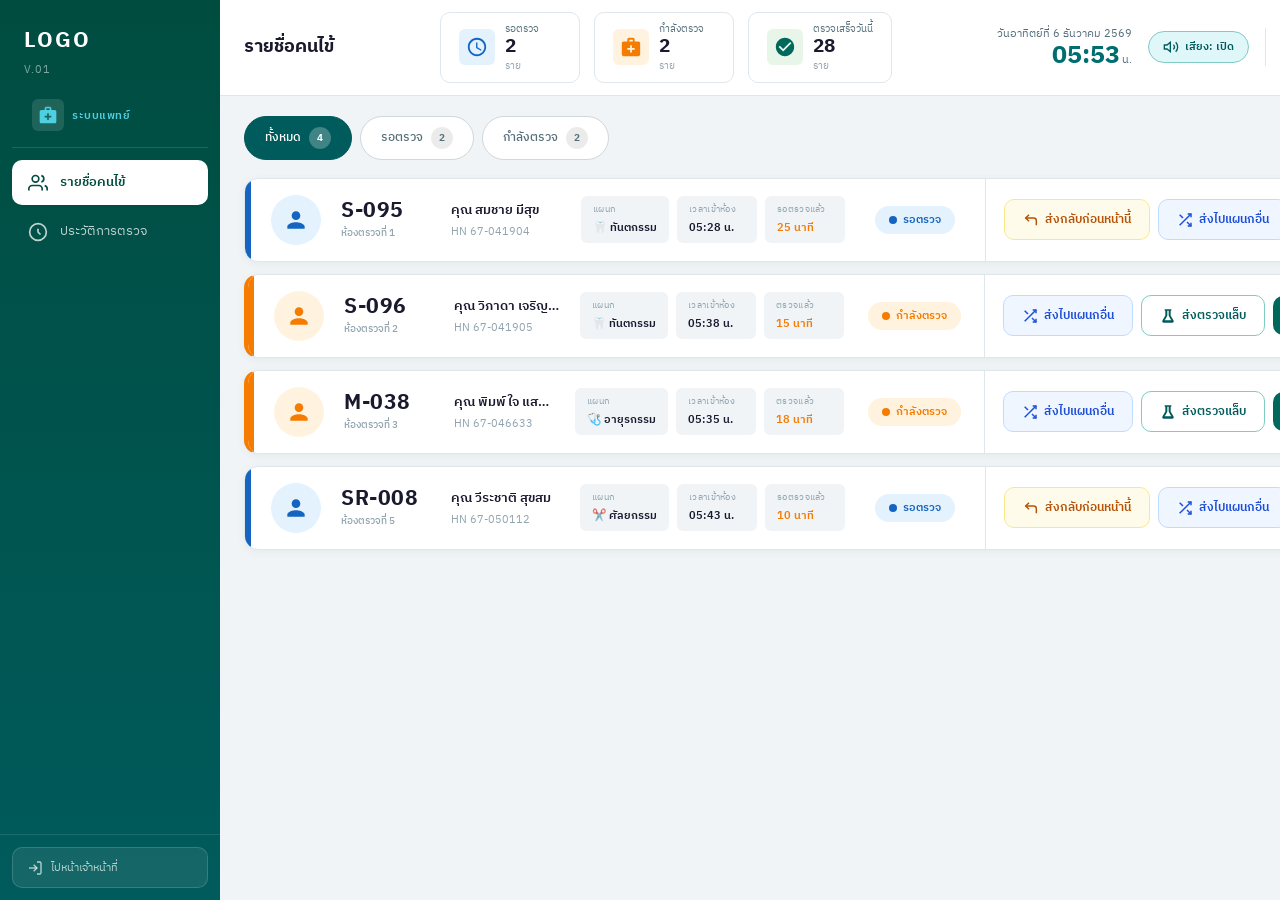
==== doctor.html @ bcfe9775 "Initial commit" ====
<!DOCTYPE html>
<html lang="th">
<head>
    <meta charset="UTF-8">
    <meta name="viewport" content="width=1920, initial-scale=1.0">
    <meta name="description" content="ระบบห้องตรวจสำหรับแพทย์ - Doctor Examination Room">
    <title>ระบบห้องตรวจ | แพทย์ผู้ตรวจ</title>
    <link rel="preconnect" href="https://fonts.googleapis.com">
    <link rel="preconnect" href="https://fonts.gstatic.com" crossorigin>
    <link href="https://fonts.googleapis.com/css2?family=IBM+Plex+Sans+Thai:wght@300;400;500;600;700&display=swap" rel="stylesheet">
    <link rel="stylesheet" href="doctor.css">
</head>
<body>
    <div class="app-layout">
        <!-- ======== SIDEBAR ======== -->
        <aside class="sidebar" id="sidebar">
            <div class="sidebar-logo">
                <span class="logo-text">LOGO</span>
                <span class="logo-version">V.01</span>
            </div>
            <div class="sidebar-role">
                <div class="role-icon">
                    <svg viewBox="0 0 24 24" fill="currentColor" width="20" height="20"><path d="M20 6h-4V4c0-1.1-.9-2-2-2h-4c-1.1 0-2 .9-2 2v2H4c-1.1 0-2 .9-2 2v12c0 1.1.9 2 2 2h16c1.1 0 2-.9 2-2V8c0-1.1-.9-2-2-2zM10 4h4v2h-4V4zm6 11h-3v3h-2v-3H8v-2h3v-3h2v3h3v2z"/></svg>
                </div>
                <span class="role-label">ระบบแพทย์</span>
            </div>
            <nav class="sidebar-nav">
                <a href="#" class="nav-item active" data-page="patients" id="nav-patients">
                    <svg class="nav-icon" viewBox="0 0 24 24" fill="none" stroke="currentColor" stroke-width="2"><path d="M17 21v-2a4 4 0 00-4-4H5a4 4 0 00-4 4v2"/><circle cx="9" cy="7" r="4"/><path d="M23 21v-2a4 4 0 00-3-3.87"/><path d="M16 3.13a4 4 0 010 7.75"/></svg>
                    <span>รายชื่อคนไข้</span>
                </a>
                <a href="#" class="nav-item" data-page="history" id="nav-history">
                    <svg class="nav-icon" viewBox="0 0 24 24" fill="none" stroke="currentColor" stroke-width="2"><path d="M12 8v4l3 3"/><circle cx="12" cy="12" r="10"/></svg>
                    <span>ประวัติการตรวจ</span>
                </a>
            </nav>
            <div class="sidebar-bottom">
                <a href="index.html" class="btn-switch-role" title="กลับหน้าเจ้าหน้าที่">
                    <svg viewBox="0 0 24 24" fill="none" stroke="currentColor" stroke-width="2" width="16" height="16"><path d="M15 3h4a2 2 0 012 2v14a2 2 0 01-2 2h-4"/><polyline points="10 17 15 12 10 7"/><line x1="15" y1="12" x2="3" y2="12"/></svg>
                    ไปหน้าเจ้าหน้าที่
                </a>
            </div>
        </aside>

        <!-- ======== MAIN CONTENT ======== -->
        <main class="main-content">
            <!-- Top Bar -->
            <header class="top-bar" id="top-bar">
                <div class="top-bar-left">
                    <h1 class="page-title" id="page-title">รายชื่อคนไข้</h1>
                </div>
                <div class="top-bar-stats">
                    <div class="stat-card">
                        <div class="stat-icon stat-waiting">
                            <svg viewBox="0 0 24 24" fill="currentColor" width="22" height="22"><path d="M12 2C6.48 2 2 6.48 2 12s4.48 10 10 10 10-4.48 10-10S17.52 2 12 2zm0 18c-4.42 0-8-3.58-8-8s3.58-8 8-8 8 3.58 8 8-3.58 8-8 8zm.5-13H11v6l5.25 3.15.75-1.23-4.5-2.67z"/></svg>
                        </div>
                        <div class="stat-info">
                            <span class="stat-label">รอตรวจ</span>
                            <span class="stat-value" id="stat-pending">0</span>
                            <span class="stat-unit">ราย</span>
                        </div>
                    </div>
                    <div class="stat-card">
                        <div class="stat-icon stat-examining">
                            <svg viewBox="0 0 24 24" fill="currentColor" width="22" height="22"><path d="M20 6h-4V4c0-1.1-.9-2-2-2h-4c-1.1 0-2 .9-2 2v2H4c-1.1 0-2 .9-2 2v12c0 1.1.9 2 2 2h16c1.1 0 2-.9 2-2V8c0-1.1-.9-2-2-2zM10 4h4v2h-4V4zm6 11h-3v3h-2v-3H8v-2h3v-3h2v3h3v2z"/></svg>
                        </div>
                        <div class="stat-info">
                            <span class="stat-label">กำลังตรวจ</span>
                            <span class="stat-value" id="stat-examining">0</span>
                            <span class="stat-unit">ราย</span>
                        </div>
                    </div>
                    <div class="stat-card">
                        <div class="stat-icon stat-done">
                            <svg viewBox="0 0 24 24" fill="currentColor" width="22" height="22"><path d="M12 2C6.48 2 2 6.48 2 12s4.48 10 10 10 10-4.48 10-10S17.52 2 12 2zm-2 15l-5-5 1.41-1.41L10 14.17l7.59-7.59L19 8l-9 9z"/></svg>
                        </div>
                        <div class="stat-info">
                            <span class="stat-label">ตรวจเสร็จวันนี้</span>
                            <span class="stat-value" id="stat-done">0</span>
                            <span class="stat-unit">ราย</span>
                        </div>
                    </div>
                </div>
                <div class="top-bar-right">
                    <div class="datetime-display">
                        <div class="date-text" id="date-text"></div>
                        <div class="time-display">
                            <span class="time-text" id="time-text">00:00</span>
                            <span class="time-period">น.</span>
                        </div>
                    </div>
                    <button type="button" class="btn-sound-toggle" id="btn-sound-toggle" onclick="toggleSound()" title="เปิด/ปิดเสียงเรียกคิว">
                        <svg class="sound-icon-on" viewBox="0 0 24 24" fill="none" stroke="currentColor" stroke-width="2" width="16" height="16"><polygon points="11 5 6 9 2 9 2 15 6 15 11 19 11 5"/><path d="M19.07 4.93a10 10 0 0 1 0 14.14M15.54 8.46a5 5 0 0 1 0 7.07"/></svg>
                        <svg class="sound-icon-off" style="display:none;" viewBox="0 0 24 24" fill="none" stroke="currentColor" stroke-width="2" width="16" height="16"><polygon points="11 5 6 9 2 9 2 15 6 15 11 19 11 5"/><line x1="23" y1="9" x2="17" y2="15"/><line x1="17" y1="9" x2="23" y2="15"/></svg>
                        <span class="sound-status-text" id="sound-status-text">เสียง: เปิด</span>
                    </button>
                    <div class="user-profile">
                        <div class="user-info">
                            <span class="user-name">นพ. สมชาย รักษาดี</span>
                            <span class="user-role">แพทย์ทันตกรรม</span>
                        </div>
                        <div class="user-avatar doctor">
                            <svg viewBox="0 0 24 24" fill="currentColor"><path d="M12 12c2.21 0 4-1.79 4-4s-1.79-4-4-4-4 1.79-4 4 1.79 4 4 4zm0 2c-2.67 0-8 1.34-8 4v2h16v-2c0-2.66-5.33-4-8-4z"/></svg>
                        </div>
                    </div>
                </div>
            </header>

            <!-- ======== PAGE: PATIENT LIST ======== -->
            <div class="page-content active" id="page-patients">
                <div class="patients-page">
                    <!-- Filter Tabs -->
                    <div class="patient-filters">
                        <button class="filter-tab active" data-filter="all" id="filter-all">
                            ทั้งหมด <span class="filter-count" id="filter-count-all">0</span>
                        </button>
                        <button class="filter-tab" data-filter="waiting" id="filter-waiting">
                            รอตรวจ <span class="filter-count" id="filter-count-waiting">0</span>
                        </button>
                        <button class="filter-tab" data-filter="examining" id="filter-examining">
                            กำลังตรวจ <span class="filter-count" id="filter-count-examining">0</span>
                        </button>
                    </div>

                    <!-- Patient List -->
                    <div class="patient-list" id="patient-list">
                        <!-- Rendered by JS -->
                    </div>

                    <!-- Empty State -->
                    <div class="empty-state" id="empty-state" style="display:none;">
                        <div class="empty-icon">
                            <svg viewBox="0 0 24 24" fill="none" stroke="currentColor" stroke-width="1.5" width="56" height="56"><path d="M17 21v-2a4 4 0 00-4-4H5a4 4 0 00-4 4v2"/><circle cx="9" cy="7" r="4"/><line x1="19" y1="11" x2="19" y2="17"/><line x1="16" y1="14" x2="22" y2="14"/></svg>
                        </div>
                        <h3>ยังไม่มีคนไข้ในห้องตรวจ</h3>
                        <p>เมื่อเจ้าหน้าที่ส่งคนไข้เข้าห้องตรวจ รายชื่อจะแสดงที่นี่</p>
                    </div>
                </div>
            </div>

            <!-- ======== PAGE: HISTORY ======== -->
            <div class="page-content" id="page-history">
                <div class="history-page">
                    <div class="history-filters">
                        <div class="filter-group">
                            <label>ค้นหา</label>
                            <input type="text" class="filter-input" id="search-queue" placeholder="เลขคิว, ชื่อคนไข้...">
                        </div>
                        <div class="history-summary-cards">
                            <div class="summary-card teal">
                                <span class="summary-label">ตรวจเสร็จทั้งหมด</span>
                                <span class="summary-value" id="history-done-count">0</span>
                            </div>
                            <div class="summary-card blue">
                                <span class="summary-label">ส่งแล็บ</span>
                                <span class="summary-value" id="history-lab-count">0</span>
                            </div>
                        </div>
                    </div>
                    <div class="history-table-wrap">
                        <table class="history-table" id="history-table">
                            <thead>
                                <tr>
                                    <th>เวลา</th>
                                    <th>หมายเลขคิว</th>
                                    <th>ชื่อผู้ป่วย</th>
                                    <th>ห้องตรวจ</th>
                                    <th>แผนก</th>
                                    <th>ระยะเวลาตรวจ</th>
                                    <th>สถานะ</th>
                                </tr>
                            </thead>
                            <tbody id="history-tbody">
                            </tbody>
                        </table>
                    </div>
                </div>
            </div>
        </main>
    </div>

    <!-- ======== TRANSFER DEPARTMENT MODAL ======== -->
    <div class="modal-overlay" id="transfer-modal" style="display: none;" onclick="handleModalBackdropClick(event)">
        <div class="modal-dialog transfer-modal-dialog" onclick="event.stopPropagation()">
            <div class="modal-header">
                <div class="modal-header-icon">
                    <svg viewBox="0 0 24 24" fill="none" stroke="currentColor" stroke-width="2"><path d="M16 3h5v5"/><path d="M4 20L21 3"/><path d="M21 16v5h-5"/><path d="M15 15l6 6"/><path d="M4 4l5 5"/></svg>
                </div>
                <div class="modal-header-text">
                    <h3 class="modal-title">ส่งต่อผู้ป่วยไปแผนกอื่น</h3>
                    <p class="modal-subtitle">เลือกแผนกปลายทางที่ต้องการส่งต่อผู้ป่วยเข้ารับการตรวจรักษา</p>
                </div>
                <button type="button" class="modal-close" onclick="closeTransferModal()" title="ปิด">&times;</button>
            </div>

            <div class="modal-body">
                <!-- Patient Summary Card -->
                <div class="transfer-patient-summary" id="transfer-patient-summary">
                    <!-- Populated by JS -->
                </div>

                <!-- Destination Department Selection -->
                <div class="form-section-title">
                    <span>เลือกแผนกปลายทาง</span>
                    <span class="required-mark">*จำเป็น</span>
                </div>
                <div class="dept-selection-grid" id="transfer-dept-grid">
                    <!-- Populated by JS -->
                </div>

                <!-- Reason / Notes -->
                <div class="form-section-title" style="margin-top: 18px;">
                    <span>เหตุผล / รายละเอียดการส่งต่อ</span>
                    <span class="optional-mark">(ระบุหรือไม่ก็ได้)</span>
                </div>
                <div class="quick-tags-container">
                    <button type="button" class="quick-tag" onclick="selectQuickReason('ส่งตรวจเฉพาะทาง')">ส่งตรวจเฉพาะทาง</button>
                    <button type="button" class="quick-tag" onclick="selectQuickReason('ปรึกษาแพทย์เฉพาะทาง')">ปรึกษาแพทย์เฉพาะทาง</button>
                    <button type="button" class="quick-tag" onclick="selectQuickReason('ส่งทำหัตถการ')">ส่งทำหัตถการ</button>
                    <button type="button" class="quick-tag" onclick="selectQuickReason('คนไข้มีอาการเพิ่มเติม')">คนไข้มีอาการเพิ่มเติม</button>
                </div>
                <textarea id="transfer-reason" class="transfer-textarea" placeholder="ระบุเหตุผลการส่งต่อ หรือบันทึกข้อความถึงแผนกปลายทาง..." rows="2"></textarea>
            </div>

            <div class="modal-footer">
                <button type="button" class="btn-modal-secondary" onclick="closeTransferModal()">ยกเลิก</button>
                <button type="button" class="btn-modal-primary" id="btn-confirm-transfer" onclick="confirmTransferDept()" disabled>
                    <svg viewBox="0 0 24 24" fill="none" stroke="currentColor" stroke-width="2" width="16" height="16"><polyline points="20 6 9 17 4 12"/></svg>
                    ยืนยันส่งต่อแผนก
                </button>
            </div>
        </div>
    </div>

    <!-- Toast Container -->
    <div class="toast-container" id="toast-container"></div>

    <script src="doctor.js"></script>
</body>
</html>
---- doctor.css ----
/* ============================================
   DOCTOR EXAMINATION ROOM - DESIGN SYSTEM
   ============================================ */

:root {
    --teal-900: #004D40;
    --teal-800: #00574B;
    --teal-700: #005B5C;
    --teal-600: #006D6F;
    --teal-500: #00897B;
    --teal-400: #009688;
    --teal-300: #4DD0E1;
    --teal-200: #80CBC4;
    --teal-100: #B2DFDB;
    --teal-50: #E0F7FA;

    --color-bg: #F0F4F7;
    --color-card: #FFFFFF;
    --color-sidebar: linear-gradient(180deg, #004D40 0%, #005B5C 100%);

    --color-red: #D32F2F;
    --color-red-light: #FFEBEE;
    --color-orange: #F57C00;
    --color-orange-light: #FFF3E0;
    --color-green: #00695C;
    --color-green-light: #E8F5E9;
    --color-blue: #1565C0;
    --color-blue-light: #E3F2FD;

    --btn-primary: #006D6F;
    --btn-primary-hover: #005B5C;
    --btn-done: #00695C;
    --btn-done-hover: #004D40;
    --btn-examining: #F57C00;
    --btn-examining-hover: #E65100;

    --text-primary: #1A1A2E;
    --text-secondary: #546E7A;
    --text-muted: #90A4AE;
    --text-white: #FFFFFF;

    --border-light: #E0E7EC;
    --border-medium: #CFD8DC;
    --shadow-sm: 0 1px 3px rgba(0, 0, 0, 0.06);
    --shadow-md: 0 4px 12px rgba(0, 0, 0, 0.08);
    --shadow-lg: 0 8px 24px rgba(0, 0, 0, 0.12);
    --shadow-card: 0 2px 8px rgba(0, 77, 64, 0.06);

    --sidebar-width: 220px;
    --topbar-height: 64px;

    --radius-sm: 6px;
    --radius-md: 10px;
    --radius-lg: 14px;
    --radius-xl: 18px;

    --transition-fast: 0.15s ease;
    --transition-normal: 0.25s ease;
}

*, *::before, *::after { margin: 0; padding: 0; box-sizing: border-box; }

html { font-size: 14px; -webkit-font-smoothing: antialiased; }

body {
    font-family: 'IBM Plex Sans Thai', -apple-system, BlinkMacSystemFont, sans-serif;
    background: var(--color-bg);
    color: var(--text-primary);
    overflow-x: hidden;
    min-height: 100vh;
}

::-webkit-scrollbar { width: 6px; height: 6px; }
::-webkit-scrollbar-track { background: transparent; }
::-webkit-scrollbar-thumb { background: var(--border-medium); border-radius: 3px; }

/* ============ LAYOUT ============ */
.app-layout { display: flex; min-height: 100vh; }

/* ============ SIDEBAR ============ */
.sidebar {
    width: var(--sidebar-width);
    min-height: 100vh;
    background: var(--color-sidebar);
    display: flex;
    flex-direction: column;
    position: fixed;
    left: 0; top: 0; bottom: 0;
    z-index: 100;
}

.sidebar-logo { padding: 22px 24px 10px; display: flex; flex-direction: column; gap: 2px; }
.logo-text { font-size: 1.6rem; font-weight: 700; color: var(--text-white); letter-spacing: 2px; }
.logo-version { font-size: 0.75rem; color: rgba(255,255,255,0.5); letter-spacing: 1px; }

.sidebar-role {
    display: flex; align-items: center; gap: 8px;
    padding: 10px 20px 16px; margin: 0 12px;
    border-bottom: 1px solid rgba(255,255,255,0.12);
}

.role-icon {
    width: 32px; height: 32px;
    background: rgba(255,255,255,0.12);
    border-radius: var(--radius-sm);
    display: flex; align-items: center; justify-content: center;
    color: var(--teal-300);
}

.role-label { font-size: 0.82rem; color: var(--teal-300); font-weight: 600; letter-spacing: 0.5px; }

.sidebar-nav { flex: 1; display: flex; flex-direction: column; padding: 12px; gap: 4px; }

.nav-item {
    display: flex; align-items: center; gap: 12px;
    padding: 12px 16px; border-radius: var(--radius-md);
    color: rgba(255,255,255,0.75); text-decoration: none;
    font-size: 0.92rem; font-weight: 400;
    transition: all var(--transition-fast); cursor: pointer;
}
.nav-item:hover { color: var(--text-white); background: rgba(255,255,255,0.08); }
.nav-item.active { background: var(--text-white); color: var(--teal-900); font-weight: 600; box-shadow: var(--shadow-sm); }
.nav-icon { width: 20px; height: 20px; flex-shrink: 0; }

.sidebar-bottom { padding: 12px; border-top: 1px solid rgba(255,255,255,0.1); }

.btn-switch-role {
    display: flex; align-items: center; gap: 8px; width: 100%;
    padding: 10px 14px; background: rgba(255,255,255,0.08);
    border: 1px solid rgba(255,255,255,0.15);
    color: rgba(255,255,255,0.7); border-radius: var(--radius-md);
    font-size: 0.82rem; font-family: inherit; cursor: pointer;
    transition: all var(--transition-fast); text-decoration: none;
}
.btn-switch-role:hover { background: rgba(255,255,255,0.15); color: var(--text-white); }

/* ============ MAIN CONTENT ============ */
.main-content {
    flex: 1; margin-left: var(--sidebar-width);
    display: flex; flex-direction: column; min-height: 100vh;
}

/* ============ TOP BAR ============ */
.top-bar {
    display: flex; align-items: center;
    padding: 12px 24px; background: var(--color-card);
    border-bottom: 1px solid var(--border-light);
    gap: 20px; position: sticky; top: 0; z-index: 50;
    min-height: var(--topbar-height);
}

.top-bar-left { flex-shrink: 0; }
.page-title { font-size: 1.3rem; font-weight: 700; color: var(--text-primary); }

.top-bar-stats { display: flex; gap: 14px; flex: 1; justify-content: center; }

.stat-card {
    display: flex; align-items: center; gap: 10px;
    padding: 8px 18px; background: var(--color-card);
    border: 1px solid var(--border-light); border-radius: var(--radius-md);
    min-width: 140px; transition: all var(--transition-fast);
}
.stat-card:hover { border-color: var(--teal-200); box-shadow: var(--shadow-sm); }

.stat-icon {
    width: 36px; height: 36px; border-radius: var(--radius-sm);
    display: flex; align-items: center; justify-content: center; flex-shrink: 0;
}
.stat-icon.stat-waiting { background: var(--color-blue-light); color: var(--color-blue); }
.stat-icon.stat-examining { background: var(--color-orange-light); color: var(--color-orange); }
.stat-icon.stat-done { background: var(--color-green-light); color: var(--color-green); }

.stat-info { display: flex; flex-direction: column; gap: 1px; }
.stat-label { font-size: 0.72rem; color: var(--text-secondary); white-space: nowrap; }
.stat-value { font-size: 1.35rem; font-weight: 700; color: var(--text-primary); line-height: 1; }
.stat-unit { font-size: 0.7rem; color: var(--text-muted); }

.top-bar-right { display: flex; align-items: center; gap: 16px; flex-shrink: 0; }
.datetime-display { text-align: right; }
.date-text { font-size: 0.78rem; color: var(--text-secondary); white-space: nowrap; }
.time-display { display: flex; align-items: baseline; justify-content: flex-end; gap: 2px; }
.time-text { font-size: 1.8rem; font-weight: 700; color: var(--teal-600); line-height: 1; }
.time-period { font-size: 0.8rem; color: var(--text-secondary); }

.btn-sound-toggle {
    display: inline-flex;
    align-items: center;
    gap: 6px;
    padding: 6px 14px;
    background: var(--teal-50);
    color: var(--teal-700);
    border: 1.5px solid var(--teal-200);
    border-radius: 20px;
    font-size: 0.78rem;
    font-family: inherit;
    font-weight: 600;
    cursor: pointer;
    transition: all var(--transition-fast);
}

.btn-sound-toggle:hover {
    background: var(--teal-100);
    border-color: var(--teal-400);
    transform: translateY(-1px);
    box-shadow: 0 2px 6px rgba(0, 109, 111, 0.15);
}

.btn-sound-toggle.muted {
    background: #F1F5F9;
    color: var(--text-muted);
    border-color: var(--border-medium);
    box-shadow: none;
}

.user-profile { display: flex; align-items: center; gap: 10px; padding-left: 16px; border-left: 1px solid var(--border-light); }
.user-info { display: flex; flex-direction: column; text-align: right; }
.user-name { font-size: 0.82rem; font-weight: 600; color: var(--text-primary); white-space: nowrap; }
.user-role { font-size: 0.7rem; color: var(--text-muted); white-space: nowrap; }

.user-avatar {
    width: 38px; height: 38px; border-radius: 50%;
    display: flex; align-items: center; justify-content: center; flex-shrink: 0;
}
.user-avatar.doctor { background: #E3F2FD; color: #1565C0; }
.user-avatar svg { width: 22px; height: 22px; }

/* ============ PAGE CONTENT ============ */
.page-content { display: none; flex: 1; padding: 20px 24px; }
.page-content.active { display: block; }
.patients-page { max-width: 1200px; margin: 0 auto; }

/* ============ FILTER TABS ============ */
.patient-filters {
    display: flex; gap: 8px;
    margin-bottom: 18px; padding-bottom: 0;
}

.filter-tab {
    display: flex; align-items: center; gap: 8px;
    padding: 10px 20px; border-radius: 24px;
    border: 1.5px solid var(--border-medium);
    background: var(--color-card); color: var(--text-secondary);
    font-size: 0.88rem; font-family: inherit; font-weight: 500;
    cursor: pointer; transition: all var(--transition-fast);
}
.filter-tab:hover { border-color: var(--teal-300); color: var(--teal-700); }

.filter-tab.active {
    background: var(--teal-700); color: var(--text-white);
    border-color: var(--teal-700);
}

.filter-count {
    display: inline-flex; align-items: center; justify-content: center;
    min-width: 22px; height: 22px; padding: 0 6px;
    border-radius: 11px; font-size: 0.72rem; font-weight: 700;
    background: rgba(0,0,0,0.08); color: inherit;
}
.filter-tab.active .filter-count { background: rgba(255,255,255,0.25); }

/* ============ PATIENT LIST ============ */
.patient-list {
    display: flex; flex-direction: column; gap: 12px;
}

/* ============ PATIENT CARD ============ */
.patient-card {
    display: flex; align-items: stretch;
    background: var(--color-card);
    border: 1px solid var(--border-light);
    border-radius: var(--radius-lg);
    overflow: hidden;
    transition: all var(--transition-normal);
    box-shadow: var(--shadow-card);
    animation: cardSlideIn 0.35s ease;
}

@keyframes cardSlideIn {
    from { opacity: 0; transform: translateY(-10px); }
    to { opacity: 1; transform: translateY(0); }
}

.patient-card:hover { box-shadow: var(--shadow-md); border-color: var(--teal-200); }

.patient-card.is-examining {
    border-left: 4px solid var(--color-orange);
}

/* Status Strip */
.card-status-strip {
    width: 6px; flex-shrink: 0;
}
.card-status-strip.waiting { background: var(--color-blue); }
.card-status-strip.examining { background: var(--color-orange); }

/* Card Main */
.card-main {
    flex: 1; display: flex; align-items: center;
    padding: 16px 20px; gap: 20px;
}

/* Patient Avatar */
.patient-avatar {
    width: 50px; height: 50px; border-radius: 50%;
    display: flex; align-items: center; justify-content: center; flex-shrink: 0;
}
.patient-avatar.waiting-avatar { background: var(--color-blue-light); color: var(--color-blue); }
.patient-avatar.examining-avatar { background: var(--color-orange-light); color: var(--color-orange); }
.patient-avatar svg { width: 26px; height: 26px; }

/* Queue Number */
.card-queue {
    flex-shrink: 0; min-width: 90px;
}
.card-queue-number {
    font-size: 1.5rem; font-weight: 700; color: var(--text-primary);
    letter-spacing: 0.5px; line-height: 1.2;
}
.card-room-name {
    font-size: 0.72rem; color: var(--text-muted); font-weight: 500;
}

/* Patient Info */
.card-patient-info { flex: 1; min-width: 0; }

.card-patient-name {
    font-size: 0.95rem; font-weight: 600; color: var(--text-primary);
    margin-bottom: 2px; white-space: nowrap; overflow: hidden; text-overflow: ellipsis;
}
.card-patient-hn { font-size: 0.78rem; color: var(--text-muted); }

/* Detail Chips */
.card-detail-chips {
    display: flex; gap: 8px; flex-shrink: 0;
}

.detail-chip {
    display: flex; flex-direction: column; gap: 1px;
    padding: 6px 12px;
    background: var(--color-bg); border-radius: var(--radius-sm);
    min-width: 80px;
}
.chip-label { font-size: 0.65rem; color: var(--text-muted); text-transform: uppercase; letter-spacing: 0.3px; }
.chip-value { font-size: 0.82rem; font-weight: 600; color: var(--text-primary); }
.chip-value.elapsed { color: var(--color-orange); }

/* Status Badge */
.card-status-area {
    display: flex; flex-direction: column; align-items: center;
    gap: 4px; flex-shrink: 0; min-width: 100px;
}

.status-indicator {
    display: flex; align-items: center; gap: 6px;
    padding: 5px 14px; border-radius: 20px;
    font-size: 0.75rem; font-weight: 600;
}
.status-indicator.waiting {
    background: var(--color-blue-light); color: var(--color-blue);
}
.status-indicator.examining {
    background: var(--color-orange-light); color: var(--color-orange);
}
.status-dot {
    width: 8px; height: 8px; border-radius: 50%;
}
.status-dot.waiting { background: var(--color-blue); }
.status-dot.examining { background: var(--color-orange); animation: pulseDot 1.5s infinite; }

@keyframes pulseDot {
    0%, 100% { opacity: 1; transform: scale(1); }
    50% { opacity: 0.5; transform: scale(1.3); }
}

/* Card Actions */
.card-actions {
    display: flex; align-items: center; gap: 8px;
    padding: 16px 18px; border-left: 1px solid var(--border-light);
    flex-shrink: 0;
}

.btn-doctor {
    display: flex; align-items: center; justify-content: center;
    gap: 6px; padding: 10px 18px; border-radius: var(--radius-md);
    font-size: 0.85rem; font-family: inherit; font-weight: 600;
    cursor: pointer; transition: all var(--transition-fast); border: none;
    white-space: nowrap;
}

.btn-doctor svg { width: 16px; height: 16px; }

/* Start Examination Button */
.btn-start-exam {
    background: var(--btn-primary); color: var(--text-white);
}
.btn-start-exam:hover {
    background: var(--btn-primary-hover);
    transform: translateY(-1px);
    box-shadow: 0 3px 10px rgba(0, 109, 111, 0.3);
}

/* Finish Examination Button */
.btn-finish-exam {
    background: var(--btn-done); color: var(--text-white);
}
.btn-finish-exam:hover {
    background: var(--btn-done-hover);
    transform: translateY(-1px);
    box-shadow: 0 3px 10px rgba(0, 105, 92, 0.3);
}

/* Send to Lab Button */
.btn-send-lab {
    background: var(--color-card); color: var(--teal-700);
    border: 1.5px solid var(--teal-200);
}
.btn-send-lab:hover {
    background: var(--teal-50); border-color: var(--teal-400);
    transform: translateY(-1px);
}

/* Return to Previous Button */
.btn-return-prev {
    background: #FFFBEB; color: #B45309;
    border: 1.5px solid #FDE68A;
}
.btn-return-prev:hover {
    background: #FEF3C7; border-color: #F59E0B; color: #92400E;
    transform: translateY(-1px);
    box-shadow: 0 3px 10px rgba(245, 158, 11, 0.22);
}

/* Transfer to Department Button */
.btn-transfer-dept {
    background: #EFF6FF; color: #1D4ED8;
    border: 1.5px solid #BFDBFE;
}
.btn-transfer-dept:hover {
    background: #DBEAFE; border-color: #3B82F6; color: #1E40AF;
    transform: translateY(-1px);
    box-shadow: 0 3px 10px rgba(59, 130, 246, 0.22);
}

/* ============ EMPTY STATE ============ */
.empty-state {
    text-align: center; padding: 60px 40px;
    background: var(--color-card); border-radius: var(--radius-lg);
    box-shadow: var(--shadow-card); border: 1px solid var(--border-light);
}
.empty-icon {
    width: 80px; height: 80px; margin: 0 auto 16px;
    background: var(--color-bg); border-radius: 50%;
    display: flex; align-items: center; justify-content: center;
    color: var(--text-muted);
}
.empty-state h3 { font-size: 1.05rem; color: var(--text-secondary); margin-bottom: 6px; }
.empty-state p { font-size: 0.85rem; color: var(--text-muted); }

/* ============ HISTORY PAGE ============ */
.history-page { width: 100%; }

.history-filters {
    display: flex; align-items: flex-end; gap: 14px;
    padding: 16px 20px; background: var(--color-card);
    border-radius: var(--radius-lg); margin-bottom: 16px;
    box-shadow: var(--shadow-card); border: 1px solid var(--border-light);
}

.filter-group { display: flex; flex-direction: column; gap: 4px; }
.filter-group label { font-size: 0.72rem; color: var(--text-secondary); font-weight: 500; }

.filter-input {
    padding: 8px 14px; border: 1px solid var(--border-medium);
    border-radius: var(--radius-sm); font-size: 0.82rem;
    font-family: inherit; color: var(--text-primary);
    background: var(--color-card); outline: none;
    transition: border-color var(--transition-fast); min-width: 240px;
}
.filter-input:focus { border-color: var(--teal-400); box-shadow: 0 0 0 3px rgba(0, 150, 136, 0.1); }

.history-summary-cards { display: flex; gap: 10px; margin-left: auto; }

.summary-card {
    display: flex; flex-direction: column; align-items: center;
    padding: 8px 24px; border-radius: var(--radius-md); min-width: 110px;
}
.summary-card.teal { background: var(--teal-50); border: 1px solid var(--teal-200); }
.summary-card.blue { background: var(--color-blue-light); border: 1px solid #90CAF9; }
.summary-label { font-size: 0.72rem; color: var(--text-secondary); }
.summary-value { font-size: 1.3rem; font-weight: 700; color: var(--text-primary); }

.history-table-wrap {
    background: var(--color-card); border-radius: var(--radius-lg);
    overflow: hidden; box-shadow: var(--shadow-card);
    border: 1px solid var(--border-light);
}

.history-table { width: 100%; border-collapse: collapse; }
.history-table thead { background: var(--teal-700); }
.history-table th {
    padding: 12px 16px; color: var(--text-white);
    font-size: 0.8rem; font-weight: 600; text-align: left; white-space: nowrap;
}
.history-table td {
    padding: 13px 16px; font-size: 0.85rem;
    border-bottom: 1px solid var(--border-light); color: var(--text-primary);
}
.history-table tbody tr:hover { background: #F8FFFE; }
.history-table tbody tr:last-child td { border-bottom: none; }

.history-status {
    display: inline-flex; align-items: center; gap: 4px;
    padding: 4px 12px; border-radius: 12px;
    font-size: 0.72rem; font-weight: 600; white-space: nowrap;
}
.history-status.done { background: var(--color-green-light); color: var(--color-green); }
.history-status.sent-lab { background: var(--teal-50); color: var(--teal-700); }
.history-status.returned { background: #FFFBEB; color: #B45309; border: 1px solid #FDE68A; }
.history-status.transfer { background: #EFF6FF; color: #1D4ED8; border: 1px solid #BFDBFE; }

.no-history {
    text-align: center; padding: 48px 20px; color: var(--text-muted);
}
.no-history svg { margin-bottom: 12px; opacity: 0.3; }
.no-history h3 { font-size: 1rem; color: var(--text-secondary); margin-bottom: 4px; }
.no-history p { font-size: 0.82rem; }

/* ============ TOAST ============ */
.toast-container {
    position: fixed; bottom: 24px; right: 24px; z-index: 2000;
    display: flex; flex-direction: column-reverse; gap: 8px;
}
.toast {
    display: flex; align-items: center; gap: 10px;
    padding: 12px 20px; background: var(--color-card);
    border-radius: var(--radius-md); box-shadow: var(--shadow-lg);
    border-left: 4px solid var(--teal-600);
    font-size: 0.85rem; color: var(--text-primary);
    animation: toastSlideIn 0.3s ease; min-width: 300px;
}
.toast.success { border-left-color: var(--color-green); }
.toast.warning { border-left-color: var(--color-orange); }
.toast.info { border-left-color: var(--color-blue); }

@keyframes toastSlideIn {
    from { opacity: 0; transform: translateX(100px); }
    to { opacity: 1; transform: translateX(0); }
}
@keyframes toastSlideOut {
    from { opacity: 1; transform: translateX(0); }
    to { opacity: 0; transform: translateX(100px); }
}

/* ============ MODAL SYSTEM ============ */
.modal-overlay {
    position: fixed;
    top: 0; left: 0; right: 0; bottom: 0;
    background: rgba(15, 23, 42, 0.65);
    backdrop-filter: blur(5px);
    -webkit-backdrop-filter: blur(5px);
    z-index: 1500;
    display: flex;
    align-items: center;
    justify-content: center;
    padding: 20px;
    animation: modalFadeIn 0.2s ease-out;
}

@keyframes modalFadeIn {
    from { opacity: 0; }
    to { opacity: 1; }
}

.modal-dialog {
    background: #FFFFFF;
    border-radius: var(--radius-xl);
    box-shadow: 0 24px 48px -12px rgba(0, 0, 0, 0.25), 0 0 0 1px rgba(0, 0, 0, 0.05);
    width: 100%;
    max-width: 620px;
    max-height: 90vh;
    display: flex;
    flex-direction: column;
    overflow: hidden;
    animation: modalScaleUp 0.25s cubic-bezier(0.16, 1, 0.3, 1);
}

@keyframes modalScaleUp {
    from { opacity: 0; transform: scale(0.95) translateY(10px); }
    to { opacity: 1; transform: scale(1) translateY(0); }
}

.modal-header {
    display: flex;
    align-items: center;
    gap: 14px;
    padding: 20px 24px;
    background: #F8FAFC;
    border-bottom: 1px solid var(--border-light);
}

.modal-header-icon {
    width: 44px;
    height: 44px;
    border-radius: 12px;
    background: #EFF6FF;
    color: #2563EB;
    display: flex;
    align-items: center;
    justify-content: center;
    flex-shrink: 0;
}
.modal-header-icon svg { width: 22px; height: 22px; }

.modal-header-text { flex: 1; }
.modal-title {
    font-size: 1.15rem;
    font-weight: 700;
    color: var(--text-primary);
    margin: 0 0 2px 0;
}
.modal-subtitle {
    font-size: 0.78rem;
    color: var(--text-secondary);
    margin: 0;
}

.modal-close {
    background: transparent;
    border: none;
    font-size: 1.6rem;
    line-height: 1;
    color: var(--text-muted);
    cursor: pointer;
    padding: 4px 8px;
    border-radius: var(--radius-sm);
    transition: all var(--transition-fast);
}
.modal-close:hover {
    color: var(--text-primary);
    background: rgba(0, 0, 0, 0.06);
}

.modal-body {
    padding: 22px 24px;
    overflow-y: auto;
    flex: 1;
}

/* Patient Summary Card inside Modal */
.transfer-patient-summary {
    display: flex;
    align-items: center;
    justify-content: space-between;
    padding: 14px 18px;
    background: #F1F5F9;
    border: 1px solid #E2E8F0;
    border-radius: var(--radius-md);
    margin-bottom: 20px;
}

.summary-patient-left {
    display: flex;
    align-items: center;
    gap: 14px;
}

.summary-queue-badge {
    padding: 6px 14px;
    background: var(--teal-700);
    color: #FFFFFF;
    border-radius: 8px;
    font-size: 1.15rem;
    font-weight: 800;
    letter-spacing: 0.5px;
}

.summary-patient-details {
    display: flex;
    flex-direction: column;
    gap: 2px;
}

.summary-patient-name {
    font-size: 0.95rem;
    font-weight: 700;
    color: var(--text-primary);
}

.summary-patient-hn {
    font-size: 0.78rem;
    color: var(--text-secondary);
}

.summary-patient-right {
    text-align: right;
    display: flex;
    flex-direction: column;
    align-items: flex-end;
    gap: 4px;
}

.summary-room-tag {
    font-size: 0.75rem;
    color: var(--text-secondary);
    font-weight: 500;
}

/* Section Title */
.form-section-title {
    display: flex;
    align-items: center;
    gap: 8px;
    font-size: 0.85rem;
    font-weight: 600;
    color: var(--text-primary);
    margin-bottom: 10px;
}
.required-mark {
    font-size: 0.7rem;
    color: var(--color-red);
    font-weight: 500;
}
.optional-mark {
    font-size: 0.7rem;
    color: var(--text-muted);
    font-weight: 400;
}

/* Department Grid */
.dept-selection-grid {
    display: grid;
    grid-template-columns: repeat(2, 1fr);
    gap: 10px;
}

.dept-choice-card {
    display: flex;
    align-items: center;
    justify-content: space-between;
    padding: 12px 14px;
    border: 1.5px solid var(--border-light);
    background: var(--color-card);
    border-radius: var(--radius-md);
    cursor: pointer;
    transition: all var(--transition-fast);
    position: relative;
    user-select: none;
}

.dept-choice-card:hover:not(.disabled) {
    border-color: var(--teal-400);
    background: #F0FDF4;
    transform: translateY(-1px);
    box-shadow: 0 4px 12px rgba(0, 109, 111, 0.08);
}

.dept-choice-card.selected {
    border-color: var(--teal-600);
    background: var(--teal-50);
    box-shadow: 0 0 0 2px var(--teal-200);
}

.dept-choice-card.disabled {
    opacity: 0.55;
    background: #F8FAFC;
    cursor: not-allowed;
    border-color: #E2E8F0;
}

.dept-card-info {
    display: flex;
    align-items: center;
    gap: 10px;
}

.dept-card-icon {
    font-size: 1.35rem;
    line-height: 1;
}

.dept-card-text {
    display: flex;
    flex-direction: column;
}

.dept-card-name {
    font-size: 0.88rem;
    font-weight: 600;
    color: var(--text-primary);
}

.dept-card-desc {
    font-size: 0.7rem;
    color: var(--text-muted);
}

.dept-badge-current {
    font-size: 0.68rem;
    padding: 2px 8px;
    background: #E2E8F0;
    color: #475569;
    border-radius: 12px;
    font-weight: 600;
}

.dept-check-indicator {
    width: 22px;
    height: 22px;
    border-radius: 50%;
    border: 2px solid var(--border-medium);
    display: flex;
    align-items: center;
    justify-content: center;
    color: transparent;
    transition: all var(--transition-fast);
}

.dept-choice-card.selected .dept-check-indicator {
    background: var(--teal-600);
    border-color: var(--teal-600);
    color: #FFFFFF;
}

/* Quick Tags */
.quick-tags-container {
    display: flex;
    flex-wrap: wrap;
    gap: 6px;
    margin-bottom: 10px;
}

.quick-tag {
    padding: 5px 12px;
    background: #F1F5F9;
    border: 1px solid #E2E8F0;
    border-radius: 16px;
    font-size: 0.74rem;
    font-family: inherit;
    color: var(--text-secondary);
    cursor: pointer;
    transition: all var(--transition-fast);
}

.quick-tag:hover {
    background: #E2E8F0;
    color: var(--text-primary);
}

.quick-tag.active {
    background: var(--teal-100);
    border-color: var(--teal-400);
    color: var(--teal-900);
    font-weight: 600;
}

/* Transfer Textarea */
.transfer-textarea {
    width: 100%;
    padding: 10px 14px;
    border: 1.5px solid var(--border-medium);
    border-radius: var(--radius-md);
    font-family: inherit;
    font-size: 0.82rem;
    color: var(--text-primary);
    background: #FFFFFF;
    resize: vertical;
    outline: none;
    box-sizing: border-box;
    transition: border-color var(--transition-fast);
}

.transfer-textarea:focus {
    border-color: var(--teal-500);
    box-shadow: 0 0 0 3px rgba(0, 137, 123, 0.12);
}

/* Modal Footer */
.modal-footer {
    display: flex;
    align-items: center;
    justify-content: flex-end;
    gap: 12px;
    padding: 16px 24px;
    background: #F8FAFC;
    border-top: 1px solid var(--border-light);
}

.btn-modal-secondary {
    padding: 10px 20px;
    border-radius: var(--radius-md);
    background: #FFFFFF;
    border: 1.5px solid var(--border-medium);
    color: var(--text-secondary);
    font-size: 0.85rem;
    font-family: inherit;
    font-weight: 600;
    cursor: pointer;
    transition: all var(--transition-fast);
}
.btn-modal-secondary:hover {
    background: #F1F5F9;
    color: var(--text-primary);
}

.btn-modal-primary {
    display: flex;
    align-items: center;
    gap: 8px;
    padding: 10px 24px;
    border-radius: var(--radius-md);
    background: var(--btn-primary);
    border: none;
    color: #FFFFFF;
    font-size: 0.85rem;
    font-family: inherit;
    font-weight: 600;
    cursor: pointer;
    transition: all var(--transition-fast);
}

.btn-modal-primary:hover:not(:disabled) {
    background: var(--btn-primary-hover);
    transform: translateY(-1px);
    box-shadow: 0 4px 12px rgba(0, 109, 111, 0.25);
}

.btn-modal-primary:disabled {
    opacity: 0.45;
    cursor: not-allowed;
    transform: none;
    box-shadow: none;
}
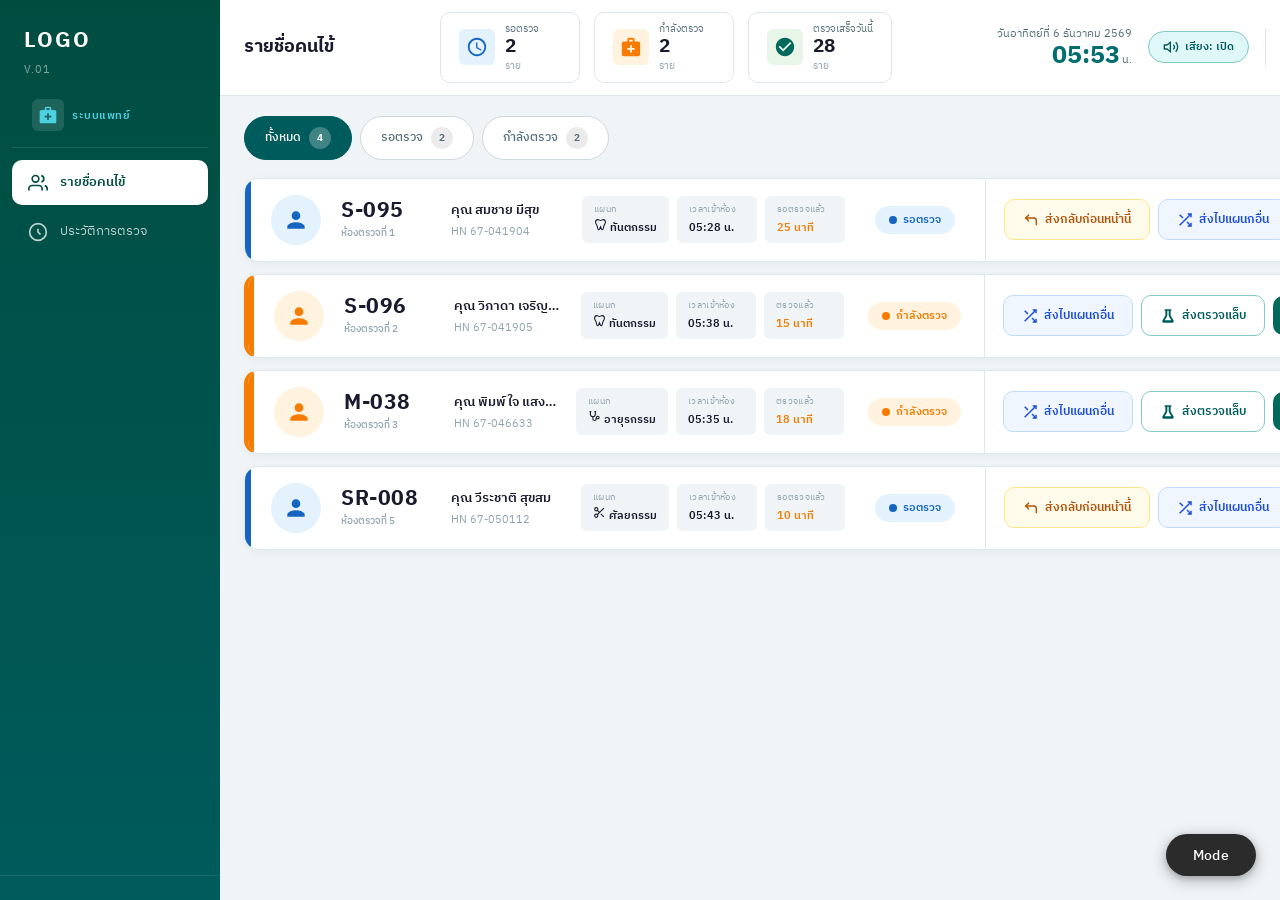
==== commit 1e1935c0: "Up date" ====
--- a/doctor.html
+++ b/doctor.html
@@ -9,6 +9,7 @@
     <link rel="preconnect" href="https://fonts.gstatic.com" crossorigin>
     <link href="https://fonts.googleapis.com/css2?family=IBM+Plex+Sans+Thai:wght@300;400;500;600;700&display=swap" rel="stylesheet">
     <link rel="stylesheet" href="doctor.css">
+    <link rel="stylesheet" href="mode-switcher.css">
 </head>
 <body>
     <div class="app-layout">
@@ -35,10 +36,6 @@
                 </a>
             </nav>
             <div class="sidebar-bottom">
-                <a href="index.html" class="btn-switch-role" title="กลับหน้าเจ้าหน้าที่">
-                    <svg viewBox="0 0 24 24" fill="none" stroke="currentColor" stroke-width="2" width="16" height="16"><path d="M15 3h4a2 2 0 012 2v14a2 2 0 01-2 2h-4"/><polyline points="10 17 15 12 10 7"/><line x1="15" y1="12" x2="3" y2="12"/></svg>
-                    ไปหน้าเจ้าหน้าที่
-                </a>
             </div>
         </aside>
 
@@ -235,6 +232,8 @@
     <!-- Toast Container -->
     <div class="toast-container" id="toast-container"></div>
 
+    <!-- Mode Switcher (Floating Button at bottom-right) -->
+    <script src="mode-switcher.js"></script>
     <script src="doctor.js"></script>
 </body>
 </html>
--- a/mode-switcher.css
+++ b/mode-switcher.css
@@ -0,0 +1,139 @@
+/* ===================================================
+   FLOATING MODE SWITCHER - COMPONENT STYLES
+   =================================================== */
+
+.floating-mode-container {
+    position: fixed;
+    bottom: 24px;
+    right: 24px;
+    z-index: 99999;
+    font-family: 'IBM Plex Sans Thai', -apple-system, BlinkMacSystemFont, 'Segoe UI', Roboto, sans-serif;
+    user-select: none;
+}
+
+/* Floating Mode Trigger Button (Pill Capsule Shape) */
+.btn-floating-mode {
+    display: inline-flex;
+    align-items: center;
+    justify-content: center;
+    padding: 10px 24px;
+    min-width: 90px;
+    height: 42px;
+    background: #2b2b2b;
+    color: #ffffff;
+    border: none;
+    border-radius: 9999px;
+    font-size: 1rem;
+    font-weight: 500;
+    font-family: inherit;
+    letter-spacing: 0.3px;
+    cursor: pointer;
+    box-shadow: 0 4px 16px rgba(0, 0, 0, 0.28), 0 2px 6px rgba(0, 0, 0, 0.18);
+    transition: all 0.2s cubic-bezier(0.16, 1, 0.3, 1);
+    outline: none;
+}
+
+.btn-floating-mode:hover {
+    background: #383838;
+    transform: translateY(-2px);
+    box-shadow: 0 6px 20px rgba(0, 0, 0, 0.35), 0 3px 8px rgba(0, 0, 0, 0.22);
+}
+
+.btn-floating-mode:active {
+    transform: translateY(0);
+    background: #222222;
+}
+
+.btn-floating-mode.active {
+    background: #1f1f1f;
+    box-shadow: 0 0 0 2px rgba(255, 255, 255, 0.2), 0 6px 20px rgba(0, 0, 0, 0.4);
+}
+
+/* Mode Popup Card (Floats directly above the Mode button) */
+.mode-popup-menu {
+    position: absolute;
+    bottom: 54px;
+    right: 0;
+    width: 215px;
+    background: #2e2e2e;
+    border-radius: 12px;
+    padding: 8px 0;
+    box-shadow: 0 12px 32px rgba(0, 0, 0, 0.45), 0 4px 12px rgba(0, 0, 0, 0.25);
+    display: none;
+    flex-direction: column;
+    overflow: hidden;
+    border: 1px solid rgba(255, 255, 255, 0.08);
+    transform-origin: bottom right;
+    animation: modePopupAppear 0.22s cubic-bezier(0.16, 1, 0.3, 1) forwards;
+}
+
+.mode-popup-menu.show {
+    display: flex;
+}
+
+@keyframes modePopupAppear {
+    from {
+        opacity: 0;
+        transform: translateY(8px) scale(0.96);
+    }
+    to {
+        opacity: 1;
+        transform: translateY(0) scale(1);
+    }
+}
+
+/* Mode Item Links */
+.mode-menu-item {
+    display: flex;
+    align-items: center;
+    justify-content: space-between;
+    padding: 10px 18px;
+    color: #e5e5e5;
+    text-decoration: none;
+    font-size: 0.92rem;
+    font-weight: 400;
+    line-height: 1.4;
+    transition: background 0.15s ease, color 0.15s ease, padding-left 0.15s ease;
+    cursor: pointer;
+    white-space: nowrap;
+}
+
+.mode-menu-item:hover {
+    background: #3d3d3d;
+    color: #ffffff;
+    padding-left: 20px;
+}
+
+/* Active Page Indicator */
+.mode-menu-item.current-page {
+    color: #ffffff;
+    font-weight: 600;
+    background: rgba(255, 255, 255, 0.07);
+}
+
+.mode-menu-item.current-page::after {
+    content: '';
+    width: 6px;
+    height: 6px;
+    background: #4ade80;
+    border-radius: 50%;
+    margin-left: 8px;
+    box-shadow: 0 0 6px #4ade80;
+}
+
+/* Mobile responsive adjustments */
+@media (max-width: 640px) {
+    .floating-mode-container {
+        bottom: 16px;
+        right: 16px;
+    }
+    .btn-floating-mode {
+        padding: 8px 20px;
+        height: 38px;
+        font-size: 0.92rem;
+    }
+    .mode-popup-menu {
+        bottom: 48px;
+        width: 200px;
+    }
+}
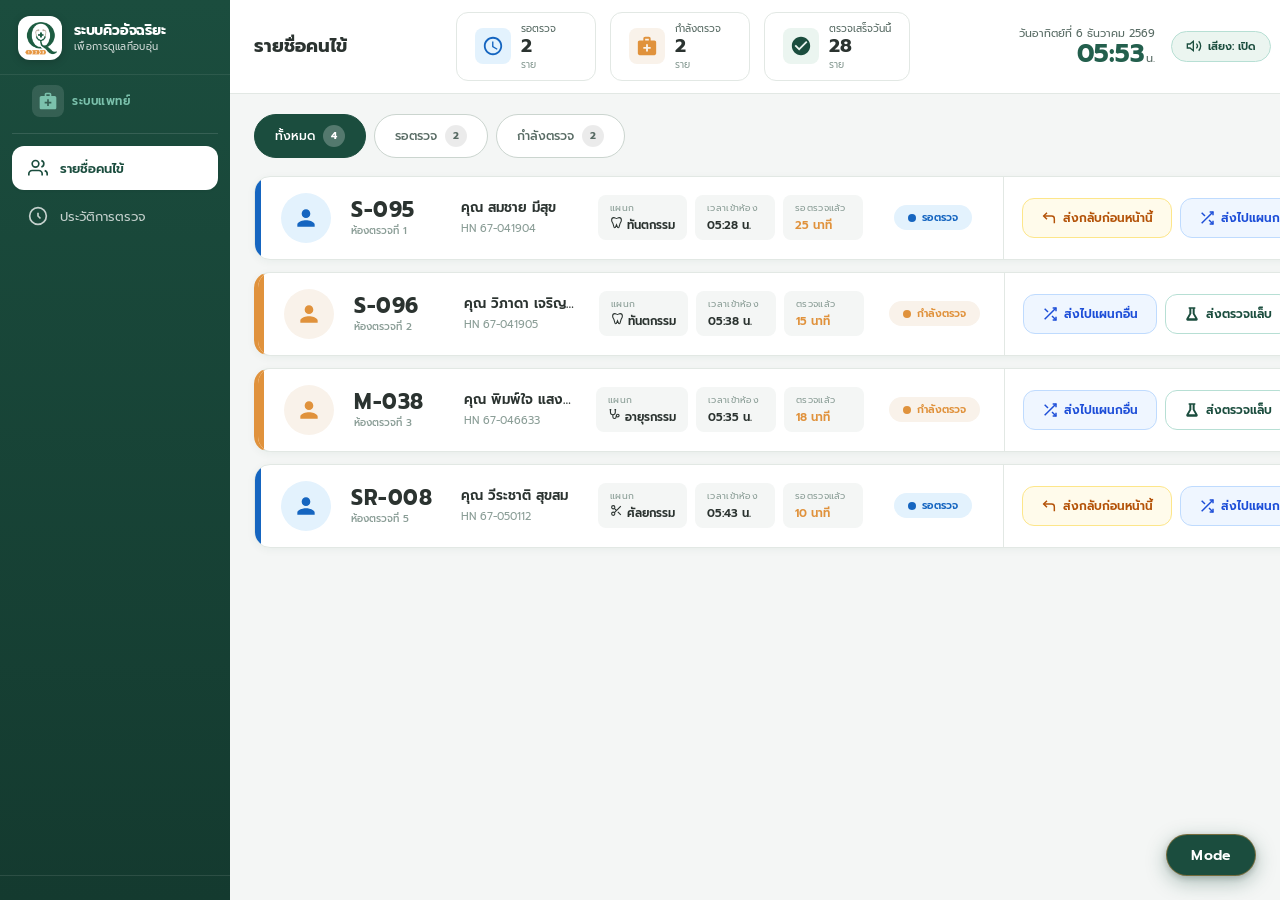
==== commit 02c4baf8: "update heart animation code" ====
--- a/doctor.html
+++ b/doctor.html
@@ -3,21 +3,26 @@
 <head>
     <meta charset="UTF-8">
     <meta name="viewport" content="width=1920, initial-scale=1.0">
-    <meta name="description" content="ระบบห้องตรวจสำหรับแพทย์ - Doctor Examination Room">
-    <title>ระบบห้องตรวจ | แพทย์ผู้ตรวจ</title>
+    <meta name="description" content="ระบบคิวอัจฉริยะ เพื่อการดูแลที่อบอุ่น - ห้องตรวจแพทย์ Doctor Examination Room">
+    <title>ระบบคิวอัจฉริยะ เพื่อการดูแลที่อบอุ่น | แพทย์ผู้ตรวจ</title>
     <link rel="preconnect" href="https://fonts.googleapis.com">
     <link rel="preconnect" href="https://fonts.gstatic.com" crossorigin>
-    <link href="https://fonts.googleapis.com/css2?family=IBM+Plex+Sans+Thai:wght@300;400;500;600;700&display=swap" rel="stylesheet">
-    <link rel="stylesheet" href="doctor.css">
-    <link rel="stylesheet" href="mode-switcher.css">
+    <link href="https://fonts.googleapis.com/css2?family=Prompt:wght@300;400;500;600;700&family=IBM+Plex+Sans+Thai:wght@300;400;500;600;700&display=swap" rel="stylesheet">
+    <link rel="stylesheet" href="doctor.css?v=20261018">
+    <link rel="stylesheet" href="mode-switcher.css?v=20261018">
 </head>
 <body>
     <div class="app-layout">
         <!-- ======== SIDEBAR ======== -->
         <aside class="sidebar" id="sidebar">
             <div class="sidebar-logo">
-                <span class="logo-text">LOGO</span>
-                <span class="logo-version">V.01</span>
+                <div class="doctor-logo-badge">
+                    <img src="logo.png" alt="โลโก้ระบบคิว" class="doctor-logo-img">
+                </div>
+                <div class="doctor-logo-text-group">
+                    <span class="logo-text">ระบบคิวอัจฉริยะ</span>
+                    <span class="logo-version">เพื่อการดูแลที่อบอุ่น</span>
+                </div>
             </div>
             <div class="sidebar-role">
                 <div class="role-icon">
@@ -233,7 +238,7 @@
     <div class="toast-container" id="toast-container"></div>
 
     <!-- Mode Switcher (Floating Button at bottom-right) -->
-    <script src="mode-switcher.js"></script>
-    <script src="doctor.js"></script>
+    <script src="mode-switcher.js?v=20261018"></script>
+    <script src="doctor.js?v=20261018"></script>
 </body>
 </html>
--- a/doctor.css
+++ b/doctor.css
@@ -3,56 +3,58 @@
    ============================================ */
 
 :root {
-    --teal-900: #004D40;
-    --teal-800: #00574B;
-    --teal-700: #005B5C;
-    --teal-600: #006D6F;
-    --teal-500: #00897B;
-    --teal-400: #009688;
-    --teal-300: #4DD0E1;
-    --teal-200: #80CBC4;
-    --teal-100: #B2DFDB;
-    --teal-50: #E0F7FA;
-
-    --color-bg: #F0F4F7;
+    /* Primary Green Palette (Mood Board: #1B4D3E) */
+    --teal-900: #1B4D3E;
+    --teal-800: #163E32;
+    --teal-700: #1B4D3E;
+    --teal-600: #235F4D;
+    --teal-500: #2D7560;
+    --teal-400: #41967D;
+    --teal-300: #7BC1AC;
+    --teal-200: #B7DFD4;
+    --teal-100: #E6ECE8;
+    --teal-50: #EBF5F0;
+
+    --color-bg: #F4F6F5;
     --color-card: #FFFFFF;
-    --color-sidebar: linear-gradient(180deg, #004D40 0%, #005B5C 100%);
+    --color-sidebar: linear-gradient(180deg, #1B4D3E 0%, #143A2F 100%);
 
     --color-red: #D32F2F;
     --color-red-light: #FFEBEE;
-    --color-orange: #F57C00;
-    --color-orange-light: #FFF3E0;
-    --color-green: #00695C;
-    --color-green-light: #E8F5E9;
+    --color-orange: #E0923C;
+    --color-orange-light: #F9F2EA;
+    --color-green: #1B4D3E;
+    --color-green-light: #EBF5F0;
     --color-blue: #1565C0;
     --color-blue-light: #E3F2FD;
 
-    --btn-primary: #006D6F;
-    --btn-primary-hover: #005B5C;
-    --btn-done: #00695C;
-    --btn-done-hover: #004D40;
-    --btn-examining: #F57C00;
-    --btn-examining-hover: #E65100;
-
-    --text-primary: #1A1A2E;
-    --text-secondary: #546E7A;
-    --text-muted: #90A4AE;
+    --btn-primary: #1B4D3E;
+    --btn-primary-hover: #143A2F;
+    --btn-done: #1B4D3E;
+    --btn-done-hover: #143A2F;
+    --btn-examining: #E0923C;
+    --btn-examining-hover: #C87E2E;
+
+    /* Text Colors (Mood Board Dark Slate: #2B3330) */
+    --text-primary: #2B3330;
+    --text-secondary: #586B64;
+    --text-muted: #8A9D96;
     --text-white: #FFFFFF;
 
-    --border-light: #E0E7EC;
-    --border-medium: #CFD8DC;
-    --shadow-sm: 0 1px 3px rgba(0, 0, 0, 0.06);
-    --shadow-md: 0 4px 12px rgba(0, 0, 0, 0.08);
-    --shadow-lg: 0 8px 24px rgba(0, 0, 0, 0.12);
-    --shadow-card: 0 2px 8px rgba(0, 77, 64, 0.06);
-
-    --sidebar-width: 220px;
+    --border-light: #E2E8E4;
+    --border-medium: #CBD5CF;
+    --shadow-sm: 0 1px 3px rgba(0, 0, 0, 0.05);
+    --shadow-md: 0 4px 14px rgba(27, 77, 62, 0.08);
+    --shadow-lg: 0 8px 24px rgba(27, 77, 62, 0.12);
+    --shadow-card: 0 2px 8px rgba(27, 77, 62, 0.05);
+
+    --sidebar-width: 230px;
     --topbar-height: 64px;
 
-    --radius-sm: 6px;
-    --radius-md: 10px;
-    --radius-lg: 14px;
-    --radius-xl: 18px;
+    --radius-sm: 8px;
+    --radius-md: 12px;
+    --radius-lg: 16px;
+    --radius-xl: 20px;
 
     --transition-fast: 0.15s ease;
     --transition-normal: 0.25s ease;
@@ -63,7 +65,7 @@
 html { font-size: 14px; -webkit-font-smoothing: antialiased; }
 
 body {
-    font-family: 'IBM Plex Sans Thai', -apple-system, BlinkMacSystemFont, sans-serif;
+    font-family: 'Prompt', 'IBM Plex Sans Thai', -apple-system, BlinkMacSystemFont, sans-serif;
     background: var(--color-bg);
     color: var(--text-primary);
     overflow-x: hidden;
@@ -89,9 +91,52 @@
     z-index: 100;
 }
 
-.sidebar-logo { padding: 22px 24px 10px; display: flex; flex-direction: column; gap: 2px; }
-.logo-text { font-size: 1.6rem; font-weight: 700; color: var(--text-white); letter-spacing: 2px; }
-.logo-version { font-size: 0.75rem; color: rgba(255,255,255,0.5); letter-spacing: 1px; }
+.sidebar-logo {
+    padding: 16px 18px 14px;
+    display: flex;
+    align-items: center;
+    gap: 12px;
+    border-bottom: 1px solid rgba(255, 255, 255, 0.08);
+}
+
+.doctor-logo-badge {
+    width: 44px;
+    height: 44px;
+    background: #ffffff;
+    border-radius: 12px;
+    padding: 3px;
+    display: flex;
+    align-items: center;
+    justify-content: center;
+    box-shadow: 0 2px 8px rgba(0, 0, 0, 0.18);
+    flex-shrink: 0;
+}
+
+.doctor-logo-img {
+    width: 100%;
+    height: 100%;
+    object-fit: contain;
+    display: block;
+}
+
+.doctor-logo-text-group {
+    display: flex;
+    flex-direction: column;
+}
+
+.logo-text {
+    font-size: 1rem;
+    font-weight: 700;
+    color: var(--text-white);
+    letter-spacing: -0.2px;
+    line-height: 1.25;
+}
+
+.logo-version {
+    font-size: 0.7rem;
+    color: rgba(255, 255, 255, 0.8);
+    letter-spacing: 0.3px;
+}
 
 .sidebar-role {
     display: flex; align-items: center; gap: 8px;
--- a/mode-switcher.css
+++ b/mode-switcher.css
@@ -7,7 +7,7 @@
     bottom: 24px;
     right: 24px;
     z-index: 99999;
-    font-family: 'IBM Plex Sans Thai', -apple-system, BlinkMacSystemFont, 'Segoe UI', Roboto, sans-serif;
+    font-family: 'Prompt', 'IBM Plex Sans Thai', -apple-system, BlinkMacSystemFont, 'Segoe UI', Roboto, sans-serif;
     user-select: none;
 }
 
@@ -19,34 +19,36 @@
     padding: 10px 24px;
     min-width: 90px;
     height: 42px;
-    background: #2b2b2b;
+    background: #1B4D3E;
     color: #ffffff;
-    border: none;
+    border: 1.5px solid rgba(224, 146, 60, 0.45);
     border-radius: 9999px;
     font-size: 1rem;
-    font-weight: 500;
+    font-weight: 600;
     font-family: inherit;
     letter-spacing: 0.3px;
     cursor: pointer;
-    box-shadow: 0 4px 16px rgba(0, 0, 0, 0.28), 0 2px 6px rgba(0, 0, 0, 0.18);
+    box-shadow: 0 6px 20px rgba(27, 77, 62, 0.35), 0 2px 6px rgba(0, 0, 0, 0.18);
     transition: all 0.2s cubic-bezier(0.16, 1, 0.3, 1);
     outline: none;
 }
 
 .btn-floating-mode:hover {
-    background: #383838;
+    background: #143A2F;
+    border-color: #E0923C;
     transform: translateY(-2px);
-    box-shadow: 0 6px 20px rgba(0, 0, 0, 0.35), 0 3px 8px rgba(0, 0, 0, 0.22);
+    box-shadow: 0 8px 24px rgba(27, 77, 62, 0.45), 0 3px 8px rgba(0, 0, 0, 0.22);
 }
 
 .btn-floating-mode:active {
     transform: translateY(0);
-    background: #222222;
+    background: #0F2D24;
 }
 
 .btn-floating-mode.active {
-    background: #1f1f1f;
-    box-shadow: 0 0 0 2px rgba(255, 255, 255, 0.2), 0 6px 20px rgba(0, 0, 0, 0.4);
+    background: #143A2F;
+    border-color: #E0923C;
+    box-shadow: 0 0 0 2px rgba(224, 146, 60, 0.35), 0 6px 20px rgba(27, 77, 62, 0.4);
 }
 
 /* Mode Popup Card (Floats directly above the Mode button) */
@@ -54,15 +56,17 @@
     position: absolute;
     bottom: 54px;
     right: 0;
-    width: 215px;
-    background: #2e2e2e;
-    border-radius: 12px;
+    min-width: 240px;
+    width: max-content;
+    max-width: 290px;
+    background: #1B4D3E;
+    border-radius: 14px;
     padding: 8px 0;
-    box-shadow: 0 12px 32px rgba(0, 0, 0, 0.45), 0 4px 12px rgba(0, 0, 0, 0.25);
+    box-shadow: 0 14px 36px rgba(17, 30, 26, 0.5), 0 4px 12px rgba(0, 0, 0, 0.25);
     display: none;
     flex-direction: column;
     overflow: hidden;
-    border: 1px solid rgba(255, 255, 255, 0.08);
+    border: 1px solid rgba(224, 146, 60, 0.3);
     transform-origin: bottom right;
     animation: modePopupAppear 0.22s cubic-bezier(0.16, 1, 0.3, 1) forwards;
 }
@@ -88,10 +92,10 @@
     align-items: center;
     justify-content: space-between;
     padding: 10px 18px;
-    color: #e5e5e5;
+    color: #E6ECE8;
     text-decoration: none;
     font-size: 0.92rem;
-    font-weight: 400;
+    font-weight: 500;
     line-height: 1.4;
     transition: background 0.15s ease, color 0.15s ease, padding-left 0.15s ease;
     cursor: pointer;
@@ -99,7 +103,7 @@
 }
 
 .mode-menu-item:hover {
-    background: #3d3d3d;
+    background: #235F4D;
     color: #ffffff;
     padding-left: 20px;
 }
@@ -107,18 +111,18 @@
 /* Active Page Indicator */
 .mode-menu-item.current-page {
     color: #ffffff;
-    font-weight: 600;
-    background: rgba(255, 255, 255, 0.07);
+    font-weight: 700;
+    background: rgba(255, 255, 255, 0.12);
 }
 
 .mode-menu-item.current-page::after {
     content: '';
-    width: 6px;
-    height: 6px;
-    background: #4ade80;
+    width: 7px;
+    height: 7px;
+    background: #E0923C;
     border-radius: 50%;
     margin-left: 8px;
-    box-shadow: 0 0 6px #4ade80;
+    box-shadow: 0 0 8px #E0923C;
 }
 
 /* Mobile responsive adjustments */
@@ -128,12 +132,23 @@
         right: 16px;
     }
     .btn-floating-mode {
-        padding: 8px 20px;
+        padding: 8px 18px;
         height: 38px;
-        font-size: 0.92rem;
+        font-size: 0.9rem;
     }
     .mode-popup-menu {
         bottom: 48px;
-        width: 200px;
+        min-width: 215px;
+        width: max-content;
+        max-width: calc(100vw - 32px);
     }
 }
+
+/* When viewing mobile queue app on mobile screen, float Mode button above the bottom navigation bar */
+@media (max-width: 640px) {
+    body.mobile-body .floating-mode-container {
+        bottom: 72px;
+        right: 12px;
+    }
+}
+
